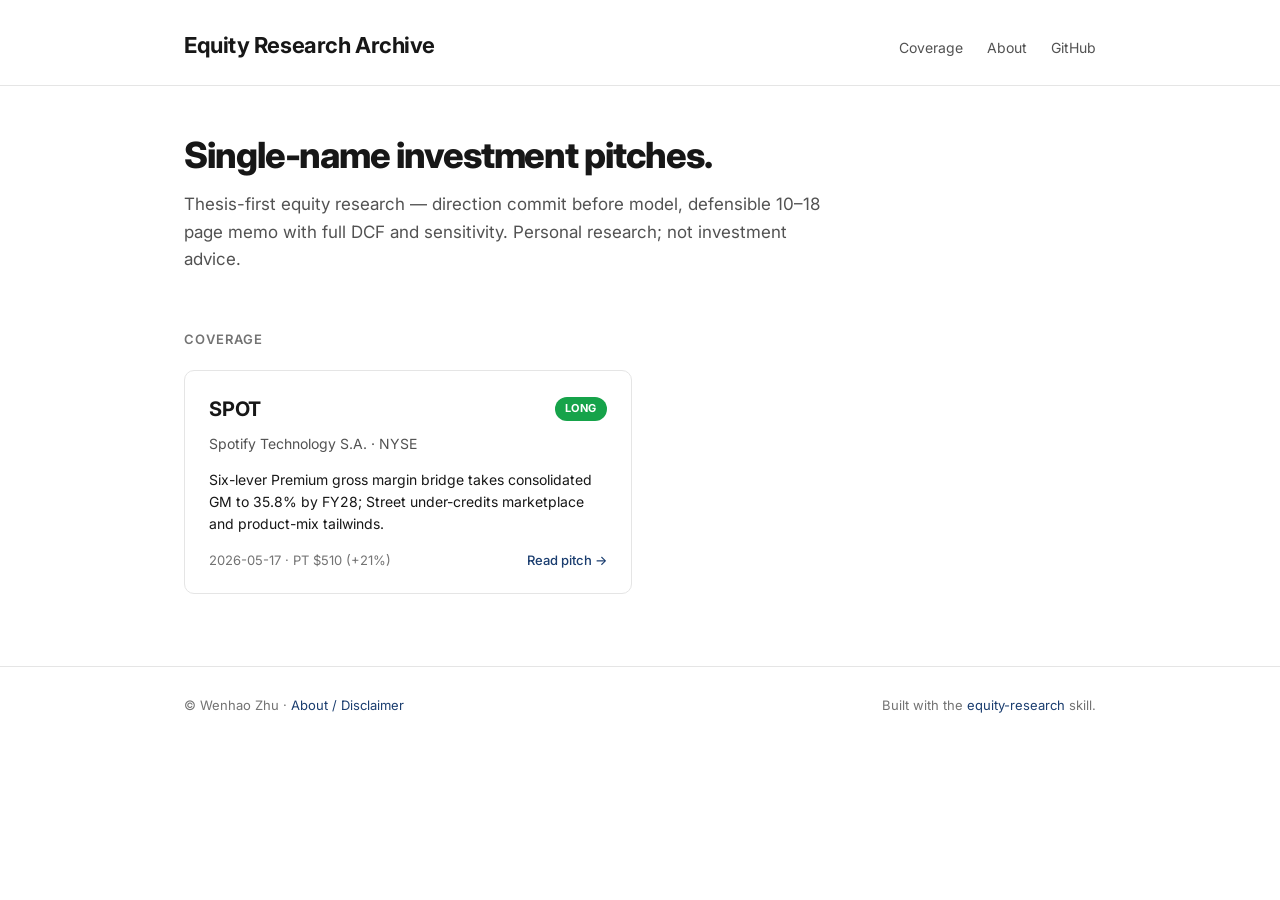
==== index.html @ fa657d40 "Initial commit: archive site with SPOT pitch - Landing page with coverage grid - About page with bio" ====
<!doctype html>
<html lang="en">
<head>
  <meta charset="UTF-8">
  <meta name="viewport" content="width=device-width, initial-scale=1.0">
  <title>Equity Research Archive — Wenhao Zhu</title>
  <meta name="description" content="Single-name investment pitches by Wenhao Zhu — thesis-first equity research, defensible memos with model and sensitivity.">
  <link rel="icon" type="image/svg+xml" href="assets/favicon.svg">
  <link rel="preconnect" href="https://fonts.googleapis.com">
  <link rel="preconnect" href="https://fonts.gstatic.com" crossorigin>
  <link href="https://fonts.googleapis.com/css2?family=Inter:wght@300;400;500;600;700;800&display=swap" rel="stylesheet">
  <link rel="stylesheet" href="style.css">
  <meta property="og:title" content="Equity Research Archive — Wenhao Zhu">
  <meta property="og:description" content="Single-name investment pitches. Thesis-first equity research with model + sensitivity.">
  <meta property="og:type" content="website">
</head>
<body>
  <header class="site-header">
    <div class="container">
      <h1 class="site-title"><a href="index.html">Equity Research Archive</a></h1>
      <nav class="site-nav">
        <a href="index.html">Coverage</a>
        <a href="about.html">About</a>
        <a href="https://github.com/GeniusTrader-Harry" target="_blank" rel="noopener">GitHub</a>
      </nav>
    </div>
  </header>

  <main class="container">
    <section class="hero">
      <h1>Single-name investment pitches.</h1>
      <p>Thesis-first equity research — direction commit before model, defensible 10–18 page memo with full DCF and sensitivity. Personal research; not investment advice.</p>
    </section>

    <section class="coverage-section">
      <h2>Coverage</h2>
      <div class="coverage-grid">

        <a class="coverage-card" href="tickers/SPOT/">
          <div class="card-top">
            <span class="card-ticker">SPOT</span>
            <span class="rating-pill long">Long</span>
          </div>
          <div class="card-company">Spotify Technology S.A. · NYSE</div>
          <p class="card-thesis">Six-lever Premium gross margin bridge takes consolidated GM to 35.8% by FY28; Street under-credits marketplace and product-mix tailwinds.</p>
          <div class="card-meta">
            <span>2026-05-17 · PT $510 (+21%)</span>
            <span class="card-link">Read pitch →</span>
          </div>
        </a>

      </div>
    </section>
  </main>

  <footer class="site-footer">
    <div class="container">
      <span>© Wenhao Zhu · <a href="about.html">About / Disclaimer</a></span>
      <span>Built with the <a href="https://github.com/GeniusTrader-Harry/equity-research" target="_blank" rel="noopener">equity-research</a> skill.</span>
    </div>
  </footer>
</body>
</html>
---- style.css ----
/* Equity Research Archive — shared stylesheet */

:root {
  --bg: #ffffff;
  --text: #171717;
  --text-secondary: #525252;
  --text-tertiary: #737373;
  --border: #e5e5e5;
  --border-strong: #d4d4d4;
  --accent: #1a3d6f;
  --accent-hover: #0f2747;
  --long: #16a34a;
  --short: #dc2626;
  --pass: #737373;
  --card-bg: #fafafa;
}

* { box-sizing: border-box; }

html, body {
  margin: 0;
  padding: 0;
  background: var(--bg);
  color: var(--text);
  font-family: 'Inter', -apple-system, BlinkMacSystemFont, system-ui, sans-serif;
  font-size: 16px;
  line-height: 1.6;
  -webkit-font-smoothing: antialiased;
}

a {
  color: var(--accent);
  text-decoration: none;
  border-bottom: 1px solid transparent;
  transition: border-color 0.15s;
}

a:hover { border-bottom-color: var(--accent); }

.container {
  max-width: 960px;
  margin: 0 auto;
  padding: 0 24px;
}

/* Site header */
.site-header {
  border-bottom: 1px solid var(--border);
  padding: 28px 0 22px;
  margin-bottom: 48px;
}

.site-header .container {
  display: flex;
  align-items: baseline;
  justify-content: space-between;
  flex-wrap: wrap;
  gap: 12px;
}

.site-title {
  font-size: 22px;
  font-weight: 700;
  letter-spacing: -0.02em;
  margin: 0;
}

.site-title a {
  color: var(--text);
  border-bottom: none;
}

.site-nav {
  display: flex;
  gap: 24px;
  font-size: 14px;
  color: var(--text-secondary);
}

.site-nav a { color: var(--text-secondary); }

/* Hero (landing) */
.hero {
  margin-bottom: 56px;
}

.hero h1 {
  font-size: 36px;
  font-weight: 800;
  letter-spacing: -0.03em;
  line-height: 1.2;
  margin: 0 0 14px;
}

.hero p {
  font-size: 17px;
  color: var(--text-secondary);
  max-width: 640px;
  margin: 0;
}

/* Coverage grid */
.coverage-section h2 {
  font-size: 13px;
  font-weight: 600;
  text-transform: uppercase;
  letter-spacing: 0.08em;
  color: var(--text-tertiary);
  margin: 0 0 20px;
}

.coverage-grid {
  display: grid;
  grid-template-columns: 1fr;
  gap: 16px;
}

@media (min-width: 720px) {
  .coverage-grid { grid-template-columns: repeat(2, 1fr); }
}

.coverage-card {
  display: block;
  padding: 22px 24px;
  border: 1px solid var(--border);
  border-radius: 10px;
  background: var(--bg);
  color: var(--text);
  border-bottom: 1px solid var(--border);
  transition: border-color 0.15s, transform 0.15s;
}

.coverage-card:hover {
  border-color: var(--border-strong);
  transform: translateY(-1px);
}

.card-top {
  display: flex;
  align-items: center;
  justify-content: space-between;
  gap: 12px;
  margin-bottom: 8px;
}

.card-ticker {
  font-size: 20px;
  font-weight: 700;
  letter-spacing: -0.01em;
}

.card-company {
  font-size: 14px;
  color: var(--text-secondary);
  margin-bottom: 12px;
}

.card-thesis {
  font-size: 14px;
  color: var(--text);
  line-height: 1.55;
  margin-bottom: 16px;
}

.card-meta {
  display: flex;
  align-items: center;
  justify-content: space-between;
  font-size: 13px;
  color: var(--text-tertiary);
}

.card-link {
  color: var(--accent);
  font-weight: 500;
}

/* Rating pills */
.rating-pill {
  display: inline-block;
  padding: 3px 10px;
  border-radius: 999px;
  font-size: 11px;
  font-weight: 700;
  letter-spacing: 0.05em;
  color: #ffffff;
  text-transform: uppercase;
}

.rating-pill.long { background: var(--long); }
.rating-pill.short { background: var(--short); }
.rating-pill.pass { background: var(--pass); }

/* Per-ticker page */
.breadcrumb {
  font-size: 13px;
  color: var(--text-tertiary);
  margin-bottom: 20px;
}

.breadcrumb a { color: var(--text-tertiary); }

.ticker-header {
  padding-bottom: 24px;
  border-bottom: 1px solid var(--border);
  margin-bottom: 28px;
}

.ticker-header h1 {
  font-size: 32px;
  font-weight: 800;
  letter-spacing: -0.03em;
  margin: 0 0 4px;
}

.ticker-header .company {
  font-size: 16px;
  color: var(--text-secondary);
  margin: 0 0 18px;
}

.ticker-meta {
  display: grid;
  grid-template-columns: repeat(2, 1fr);
  gap: 14px 32px;
  font-size: 14px;
  margin-bottom: 22px;
}

@media (min-width: 600px) {
  .ticker-meta { grid-template-columns: repeat(4, 1fr); }
}

.ticker-meta div { display: flex; flex-direction: column; }
.ticker-meta .label {
  font-size: 11px;
  font-weight: 600;
  text-transform: uppercase;
  letter-spacing: 0.06em;
  color: var(--text-tertiary);
  margin-bottom: 4px;
}
.ticker-meta .value {
  font-size: 16px;
  font-weight: 600;
  color: var(--text);
}

.ticker-thesis {
  background: var(--card-bg);
  border-left: 3px solid var(--accent);
  padding: 14px 18px;
  font-size: 15px;
  color: var(--text);
  border-radius: 0 6px 6px 0;
  margin-bottom: 28px;
}

/* Download buttons */
.button-row {
  display: flex;
  flex-wrap: wrap;
  gap: 12px;
  margin-bottom: 28px;
}

.btn {
  display: inline-flex;
  align-items: center;
  gap: 8px;
  padding: 10px 18px;
  border-radius: 6px;
  font-size: 14px;
  font-weight: 500;
  text-decoration: none;
  border: 1px solid var(--accent);
  border-bottom: 1px solid var(--accent);
  background: var(--accent);
  color: #ffffff;
  transition: background 0.15s;
}

.btn:hover {
  background: var(--accent-hover);
  border-color: var(--accent-hover);
}

.btn.secondary {
  background: var(--bg);
  color: var(--accent);
}

.btn.secondary:hover {
  background: var(--card-bg);
  color: var(--accent);
}

/* PDF embed */
.pdf-embed {
  margin-bottom: 36px;
}

.pdf-embed iframe {
  width: 100%;
  height: 900px;
  border: 1px solid var(--border);
  border-radius: 8px;
  background: var(--card-bg);
}

.pdf-fallback {
  display: none;
  padding: 20px;
  text-align: center;
  background: var(--card-bg);
  border: 1px solid var(--border);
  border-radius: 8px;
  font-size: 14px;
  color: var(--text-secondary);
}

@media (max-width: 600px) {
  .pdf-embed iframe { display: none; }
  .pdf-fallback { display: block; }
}

/* About page content */
.prose h1 {
  font-size: 32px;
  font-weight: 800;
  letter-spacing: -0.03em;
  margin: 0 0 24px;
}

.prose h2 {
  font-size: 20px;
  font-weight: 700;
  letter-spacing: -0.01em;
  margin: 36px 0 12px;
  color: var(--accent);
}

.prose p {
  font-size: 16px;
  line-height: 1.7;
  color: var(--text);
  margin: 0 0 16px;
}

.prose ul { padding-left: 22px; margin: 0 0 16px; }
.prose li { margin-bottom: 6px; }

/* Footer */
.site-footer {
  margin-top: 72px;
  padding: 28px 0;
  border-top: 1px solid var(--border);
  font-size: 13px;
  color: var(--text-tertiary);
}

.site-footer .container {
  display: flex;
  justify-content: space-between;
  flex-wrap: wrap;
  gap: 12px;
}

.disclaimer {
  font-size: 12px;
  color: var(--text-tertiary);
  font-style: italic;
  margin-top: 18px;
}
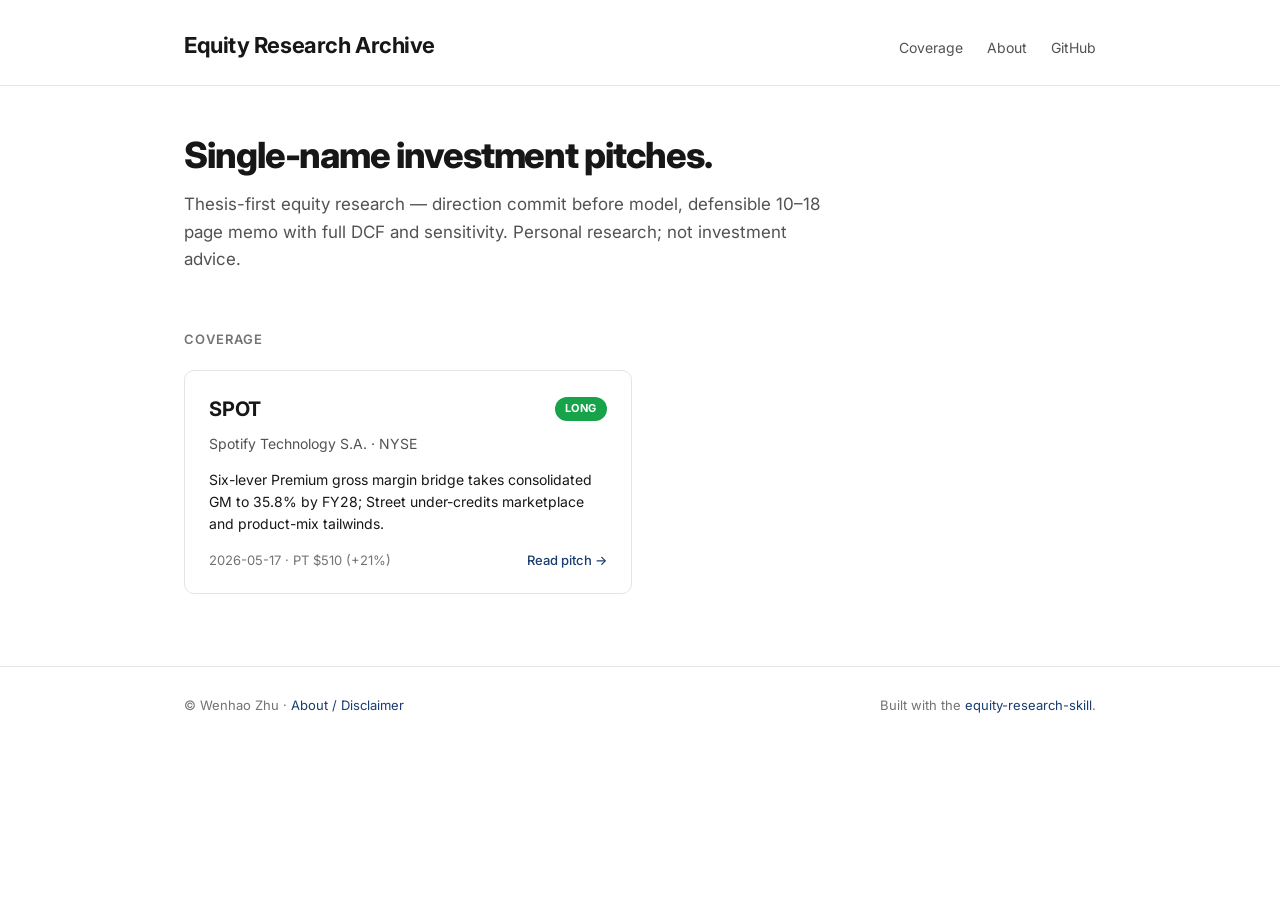
==== commit bc3fd82d: "Update skill repo references to equity-research-skill GitHub repo renamed from equity-research → equ" ====
--- a/index.html
+++ b/index.html
@@ -56,7 +56,7 @@
   <footer class="site-footer">
     <div class="container">
       <span>© Wenhao Zhu · <a href="about.html">About / Disclaimer</a></span>
-      <span>Built with the <a href="https://github.com/GeniusTrader-Harry/equity-research" target="_blank" rel="noopener">equity-research</a> skill.</span>
+      <span>Built with the <a href="https://github.com/GeniusTrader-Harry/equity-research-skill" target="_blank" rel="noopener">equity-research-skill</a>.</span>
     </div>
   </footer>
 </body>
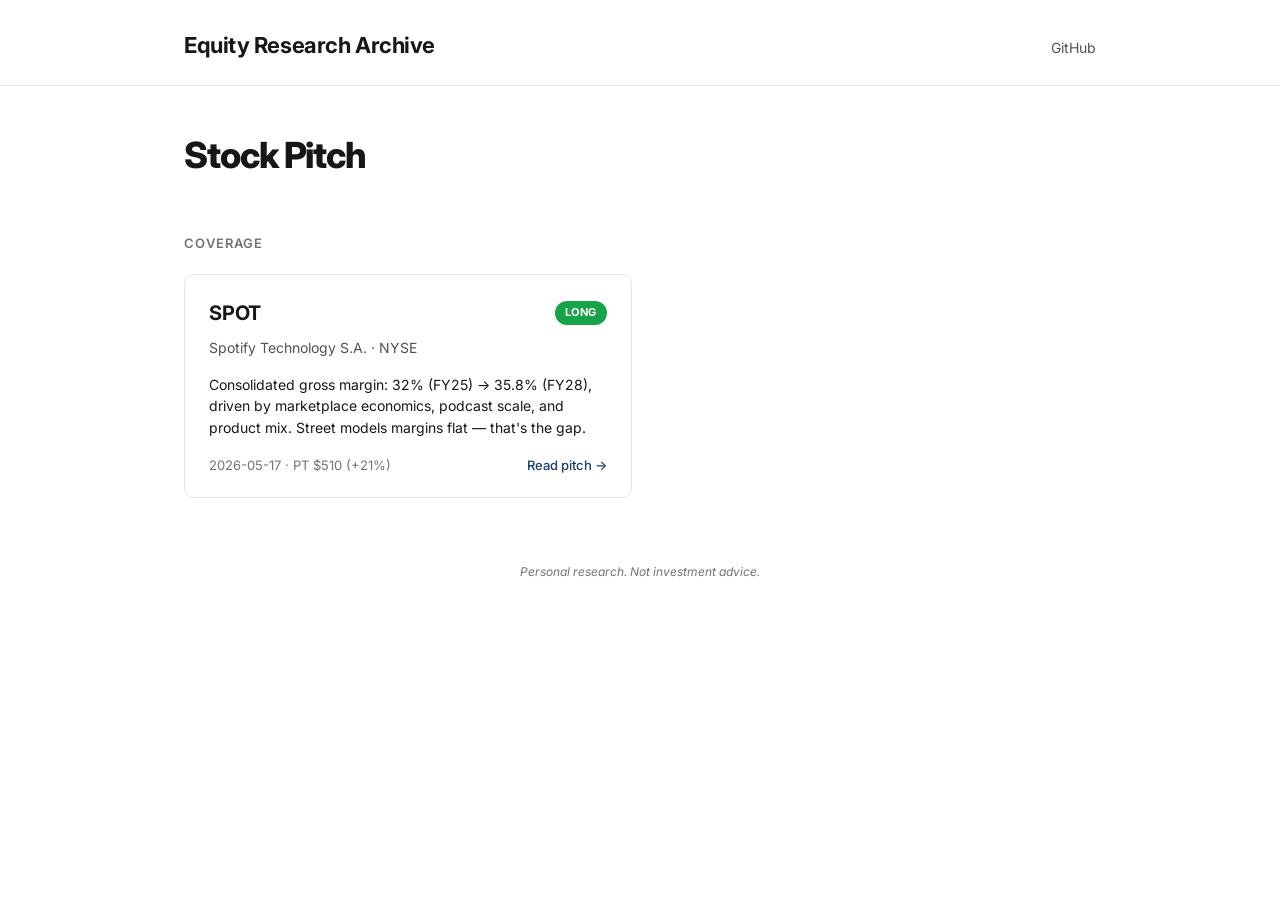
==== commit e7cd2666: "v2: archive-room minimalism - Delete About page (about.html); methodology + bio removed - Header nav" ====
--- a/index.html
+++ b/index.html
@@ -19,8 +19,6 @@
     <div class="container">
       <h1 class="site-title"><a href="index.html">Equity Research Archive</a></h1>
       <nav class="site-nav">
-        <a href="index.html">Coverage</a>
-        <a href="about.html">About</a>
         <a href="https://github.com/GeniusTrader-Harry" target="_blank" rel="noopener">GitHub</a>
       </nav>
     </div>
@@ -28,8 +26,7 @@
 
   <main class="container">
     <section class="hero">
-      <h1>Single-name investment pitches.</h1>
-      <p>Thesis-first equity research — direction commit before model, defensible 10–18 page memo with full DCF and sensitivity. Personal research; not investment advice.</p>
+      <h1>Stock Pitch</h1>
     </section>
 
     <section class="coverage-section">
@@ -42,7 +39,7 @@
             <span class="rating-pill long">Long</span>
           </div>
           <div class="card-company">Spotify Technology S.A. · NYSE</div>
-          <p class="card-thesis">Six-lever Premium gross margin bridge takes consolidated GM to 35.8% by FY28; Street under-credits marketplace and product-mix tailwinds.</p>
+          <p class="card-thesis">Consolidated gross margin: 32% (FY25) → 35.8% (FY28), driven by marketplace economics, podcast scale, and product mix. Street models margins flat — that's the gap.</p>
           <div class="card-meta">
             <span>2026-05-17 · PT $510 (+21%)</span>
             <span class="card-link">Read pitch →</span>
@@ -53,11 +50,6 @@
     </section>
   </main>
 
-  <footer class="site-footer">
-    <div class="container">
-      <span>© Wenhao Zhu · <a href="about.html">About / Disclaimer</a></span>
-      <span>Built with the <a href="https://github.com/GeniusTrader-Harry/equity-research-skill" target="_blank" rel="noopener">equity-research-skill</a>.</span>
-    </div>
-  </footer>
+  <p class="disclaimer-line container">Personal research. Not investment advice.</p>
 </body>
 </html>
--- a/style.css
+++ b/style.css
@@ -372,3 +372,13 @@
   font-style: italic;
   margin-top: 18px;
 }
+
+/* Per-page bottom disclaimer line (replaces the old site footer) */
+.disclaimer-line {
+  font-size: 12px;
+  color: var(--text-tertiary);
+  font-style: italic;
+  text-align: center;
+  margin: 64px auto 32px;
+  padding: 0 24px;
+}
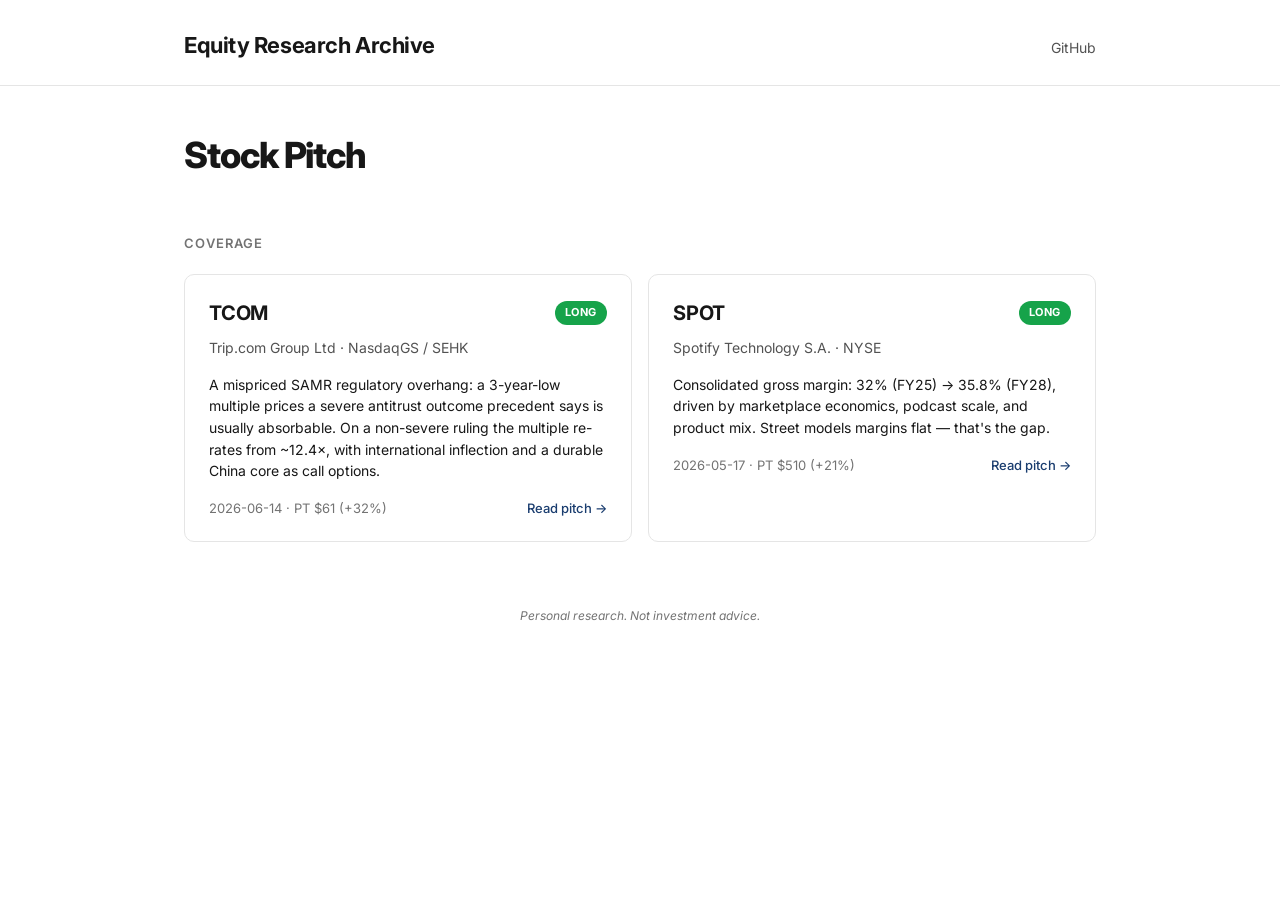
==== commit af03ad6f: "TCOM: initiation — LONG, PT $61 (+32%) Thesis-first memo + forward-P/E scenario model. Mispriced SAM" ====
--- a/index.html
+++ b/index.html
@@ -3,6 +3,7 @@
 <head>
   <meta charset="UTF-8">
   <meta name="viewport" content="width=device-width, initial-scale=1.0">
+  <meta http-equiv="Cache-Control" content="no-cache, must-revalidate">
   <title>Equity Research Archive — Wenhao Zhu</title>
   <meta name="description" content="Single-name investment pitches by Wenhao Zhu — thesis-first equity research, defensible memos with model and sensitivity.">
   <link rel="icon" type="image/svg+xml" href="assets/favicon.svg">
@@ -33,6 +34,19 @@
       <h2>Coverage</h2>
       <div class="coverage-grid">
 
+        <a class="coverage-card" href="tickers/TCOM/">
+          <div class="card-top">
+            <span class="card-ticker">TCOM</span>
+            <span class="rating-pill long">Long</span>
+          </div>
+          <div class="card-company">Trip.com Group Ltd · NasdaqGS / SEHK</div>
+          <p class="card-thesis">A mispriced SAMR regulatory overhang: a 3-year-low multiple prices a severe antitrust outcome precedent says is usually absorbable. On a non-severe ruling the multiple re-rates from ~12.4×, with international inflection and a durable China core as call options.</p>
+          <div class="card-meta">
+            <span>2026-06-14 · PT $61 (+32%)</span>
+            <span class="card-link">Read pitch →</span>
+          </div>
+        </a>
+
         <a class="coverage-card" href="tickers/SPOT/">
           <div class="card-top">
             <span class="card-ticker">SPOT</span>
